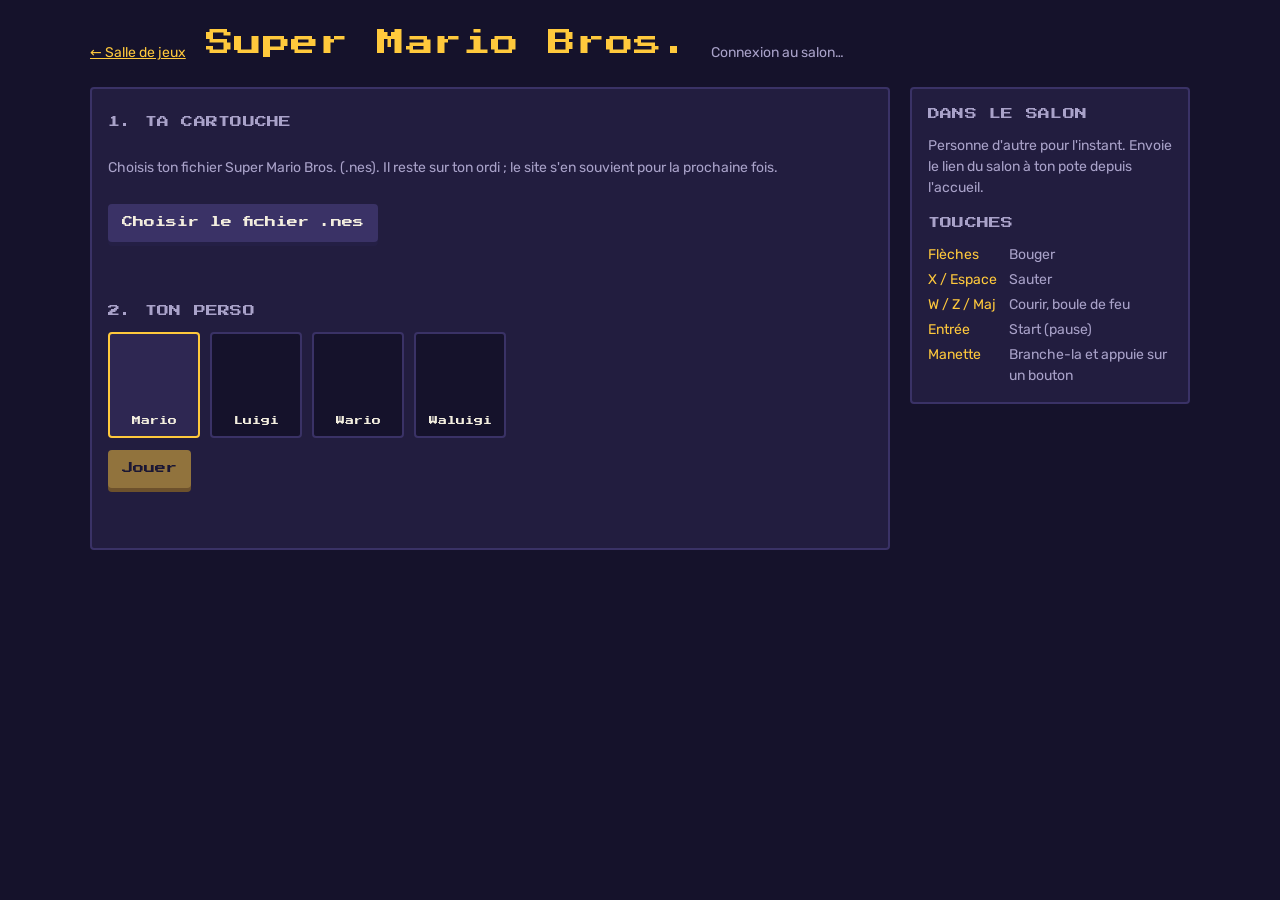
==== jeux/smb/index.html @ fda79c99 "La Salle de Jeux : accueil + Super Mario Bros. en ligne Coop fantôme via relais MQTT public, 4 perso" ====
<!doctype html>
<html lang="fr">
<head>
<meta charset="utf-8">
<meta name="viewport" content="width=device-width, initial-scale=1, viewport-fit=cover">
<title>Super Mario Bros. · La Salle de Jeux</title>
<link rel="preconnect" href="https://fonts.googleapis.com">
<link rel="stylesheet" href="https://fonts.googleapis.com/css2?family=Press+Start+2P&family=Rubik:wght@400;500&display=swap">
<link rel="stylesheet" href="../../commun/style.css">
<style>
  .entete { display: flex; flex-wrap: wrap; gap: 8px 20px; align-items: baseline; }
  .entete a { font-size: 14px; }
  .grille { display: grid; grid-template-columns: minmax(0, 1fr) 280px; gap: 20px; align-items: start; }
  @media (max-width: 820px) { .grille { grid-template-columns: minmax(0, 1fr); } }
  .ecran { width: 100%; aspect-ratio: 256 / 240; background: #000; border: 2px solid var(--bord); border-radius: 4px; }
  .ecran canvas { display: block; }
  #reglages { display: grid; gap: 12px; justify-items: start; }
  #reglages h2 { margin: 8px 0 0; }
  .persos { display: flex; flex-wrap: wrap; gap: 10px; }
  .persos button {
    display: grid; justify-items: center; gap: 6px; width: 92px; padding: 10px 6px 8px;
    background: var(--fond); color: var(--texte); border: 2px solid var(--bord); box-shadow: none; font-size: 9px;
  }
  .persos button[aria-pressed="true"] { border-color: var(--or); background: #2e2752; }
  .persos canvas { width: 32px; height: 64px; image-rendering: pixelated; }
  #potes { list-style: none; margin: 0 0 16px; padding: 0; display: grid; gap: 6px; font-size: 14px; }
  #potes li::before { content: "● "; color: var(--vert); }
  #potes li.vide::before { content: ""; }
  dl { display: grid; grid-template-columns: auto 1fr; gap: 4px 12px; margin: 0; font-size: 14px; }
  dt { color: var(--or); }
  dd { margin: 0; color: var(--doux); }
  #erreur { color: var(--cerise); }
</style>
</head>
<body>
<div class="page">
  <header class="entete">
    <a href="../../">← Salle de jeux</a>
    <h1>Super Mario Bros.</h1>
    <span class="doux" id="statut">Connexion au salon…</span>
  </header>

  <div class="grille">
    <div>
      <div id="ecran" class="ecran" hidden></div>
      <section id="reglages" class="panneau">
        <h2>1. Ta cartouche</h2>
        <p class="doux">Choisis ton fichier Super Mario Bros. (.nes). Il reste sur ton ordi ; le site s'en souvient pour la prochaine fois.</p>
        <button class="secondaire" id="choisir" type="button">Choisir le fichier .nes</button>
        <input type="file" id="fichier" accept=".nes" hidden>
        <p id="rom-info" class="doux" aria-live="polite"></p>
        <h2>2. Ton perso</h2>
        <div class="persos" id="persos" role="group" aria-label="Choix du perso"></div>
        <button id="jouer" type="button" disabled>Jouer</button>
        <p id="erreur" role="alert"></p>
      </section>
    </div>

    <aside class="panneau">
      <h2>Dans le salon</h2>
      <ul id="potes"></ul>
      <h2>Touches</h2>
      <dl>
        <dt>Flèches</dt><dd>Bouger</dd>
        <dt>X / Espace</dt><dd>Sauter</dd>
        <dt>W / Z / Maj</dt><dd>Courir, boule de feu</dd>
        <dt>Entrée</dt><dd>Start (pause)</dd>
        <dt>Manette</dt><dd>Branche-la et appuie sur un bouton</dd>
      </dl>
    </aside>
  </div>
</div>

<script src="../../vendor/jsnes.min.js"></script>
<script src="../../vendor/mqtt.min.js"></script>
<script type="module">
  import { PERSOS, lireRom, recolorer, passerEnPal, viesInfinies, lireEtat, cameraX, couleursDe, dessinerSprites, MARIO_DEBOUT } from "./jeu.js";
  import { rejoindre, salon } from "../../commun/salle.js";

  const $ = (id) => document.getElementById(id);
  const PALETTE = new jsnes.NES().ppu.palTable.curTable;
  const C = jsnes.Controller;
  const TOUCHES = {
    37: [1, C.BUTTON_LEFT], 38: [1, C.BUTTON_UP], 39: [1, C.BUTTON_RIGHT], 40: [1, C.BUTTON_DOWN],
    88: [1, C.BUTTON_A], 32: [1, C.BUTTON_A],
    87: [1, C.BUTTON_B], 90: [1, C.BUTTON_B], 16: [1, C.BUTTON_B],
    13: [1, C.BUTTON_START], 17: [1, C.BUTTON_SELECT],
  };

  const memoire = {
    lire(cle) { try { return localStorage.getItem(cle); } catch { return null; } },
    ecrire(cle, v) { try { localStorage.setItem(cle, v); } catch {} },
  };

  let rom = null;
  let perso = PERSOS[memoire.lire("smb-perso")] ? memoire.lire("smb-perso") : "mario";
  let nes = null;

  // --- La ROM, gardée dans le navigateur ---
  function prendreRom(octets, nom) {
    const r = lireRom(octets, nom);
    if (!r) {
      $("rom-info").textContent = "Ce fichier n'est pas Super Mario Bros. (NES). Essaie un autre .nes.";
      return false;
    }
    rom = r;
    $("rom-info").textContent = `✓ ${nom || "Super Mario Bros."} · version ${r.pal ? "européenne (50 Hz)" : "américaine (60 Hz)"}`;
    $("choisir").textContent = "Changer de fichier";
    $("jouer").disabled = false;
    afficherPersos();
    return true;
  }
  $("choisir").addEventListener("click", () => $("fichier").click());
  $("fichier").addEventListener("change", async () => {
    const f = $("fichier").files[0];
    if (!f) return;
    const octets = new Uint8Array(await f.arrayBuffer());
    if (prendreRom(octets, f.name)) {
      memoire.ecrire("smb-rom", btoa(String.fromCharCode(...octets)));
      memoire.ecrire("smb-rom-nom", f.name);
    }
  });
  try {
    const b64 = memoire.lire("smb-rom");
    if (b64) prendreRom(Uint8Array.from(atob(b64), (c) => c.charCodeAt(0)), memoire.lire("smb-rom-nom") || "");
  } catch {
    // ROM enregistrée abîmée : on redemandera le fichier
  }

  // --- Choix du perso ---
  function afficherPersos() {
    $("persos").replaceChildren(...Object.entries(PERSOS).map(([cle, p]) => {
      const bouton = document.createElement("button");
      bouton.type = "button";
      bouton.setAttribute("aria-pressed", cle === perso);
      const toile = document.createElement("canvas");
      toile.width = 16;
      toile.height = 32;
      if (rom) dessinerSprites(toile.getContext("2d"), rom.chr, couleursDe({ perso: cle }, PALETTE), MARIO_DEBOUT, 0);
      bouton.append(toile, p.nom);
      bouton.addEventListener("click", () => {
        perso = cle;
        memoire.ecrire("smb-perso", cle);
        afficherPersos();
      });
      return bouton;
    }));
  }
  afficherPersos();

  // --- En ligne ---
  const potes = new Map();
  const reseau = rejoindre("smb", (m) => potes.set(m.id, { ...m, vu: Date.now() }));

  function dessinerPotes(ctx, ram) {
    const ici = lireEtat(ram).zone;
    if (!ici || !rom) return;
    const camX = cameraX(ram);
    ctx.font = "8px monospace";
    ctx.textAlign = "center";
    ctx.lineWidth = 2;
    for (const p of potes.values()) {
      if (p.zone !== ici || !Array.isArray(p.spr) || !p.spr.length || Date.now() - p.vu > 3000) continue;
      dessinerSprites(ctx, rom.chr, couleursDe(p, PALETTE), p.spr, camX);
      const xs = p.spr.map((s) => (Array.isArray(s) ? s[0] | 0 : 0));
      const haut = Math.min(...p.spr.map((s) => (Array.isArray(s) ? s[1] | 0 : 0)));
      const x = (Math.min(...xs) + Math.max(...xs)) / 2 + 4 - camX;
      ctx.strokeStyle = "#000";
      ctx.fillStyle = "#fff";
      ctx.strokeText(String(p.pseudo).slice(0, 16), x, haut - 3);
      ctx.fillText(String(p.pseudo).slice(0, 16), x, haut - 3);
    }
  }

  setInterval(() => {
    const maintenant = Date.now();
    for (const [id, p] of potes) if (maintenant - p.vu > 5000) potes.delete(id);
    if (!nes) reseau.envoyer({ perso, zone: null });
    $("statut").textContent = reseau.connecte() ? `Salon « ${salon()} »` : "Connexion au salon…";
    const lignes = [...potes.values()].map((p) => {
      const li = document.createElement("li");
      const ou = typeof p.zone === "string" ? "Monde " + p.zone.split("-").slice(0, 2).join("-") : "dans les menus";
      li.textContent = `${String(p.pseudo).slice(0, 16)} · ${PERSOS[p.perso]?.nom ?? "?"} · ${ou}`;
      return li;
    });
    if (!lignes.length) {
      const li = document.createElement("li");
      li.className = "vide doux";
      li.textContent = "Personne d'autre pour l'instant. Envoie le lien du salon à ton pote depuis l'accueil.";
      lignes.push(li);
    }
    $("potes").replaceChildren(...lignes);
  }, 500);

  // --- Manette standard (Xbox / PlayStation) ---
  function suivreManette() {
    let avant = {};
    (function lire() {
      const pad = [...(navigator.getGamepads?.() ?? [])].find(Boolean);
      if (pad) {
        const b = (i) => !!pad.buttons[i]?.pressed;
        const etat = {
          [C.BUTTON_A]: b(0) || b(1), [C.BUTTON_B]: b(2) || b(3),
          [C.BUTTON_SELECT]: b(8), [C.BUTTON_START]: b(9),
          [C.BUTTON_UP]: b(12) || pad.axes[1] < -0.5, [C.BUTTON_DOWN]: b(13) || pad.axes[1] > 0.5,
          [C.BUTTON_LEFT]: b(14) || pad.axes[0] < -0.5, [C.BUTTON_RIGHT]: b(15) || pad.axes[0] > 0.5,
        };
        for (const k in etat) if (etat[k] !== !!avant[k]) (etat[k] ? nes.buttonDown : nes.buttonUp)(1, +k);
        avant = etat;
      }
      requestAnimationFrame(lire);
    })();
  }

  // --- Lancer la partie ---
  $("jouer").addEventListener("click", () => {
    $("reglages").hidden = true;
    $("ecran").hidden = false;
    const navigateur = new jsnes.Browser({
      container: $("ecran"),
      onError: (e) => {
        $("reglages").hidden = false;
        $("erreur").textContent = "L'émulateur a planté : " + e.message + ". Recharge la page pour relancer.";
      },
    });
    nes = navigateur.nes;
    navigateur.keyboard.keys = TOUCHES;
    nes.loadROM(recolorer(rom, perso));
    navigateur.start();
    // jsnes 2.1 fixe la fréquence du son (44,1 kHz) avant d'ouvrir la carte son : on la recale,
    // sinon il manque du son en permanence et jsnes accélère le jeu pour combler.
    const frequence = navigateur._speakers.audioCtx?.sampleRate;
    if (frequence) {
      nes.opts.sampleRate = nes.papu.sampleRate = frequence;
      nes.papu.sampleTimerMax = Math.floor((1024 * 1789772.5) / frequence);
    }
    const minuteur = navigateur._frameTimer;
    if (rom.pal) {
      passerEnPal(nes);
      minuteur.interval = 1000 / 50.007;
    }
    const ram = nes.cpu.mem;
    const ctx = navigateur._screen.context;
    const calculerImage = minuteur.onGenerateFrame;
    const afficherImage = minuteur.onWriteFrame;
    let n = 0;
    minuteur.onGenerateFrame = () => {
      calculerImage();
      viesInfinies(ram);
      if (++n % 2 === 0) reseau.envoyer({ perso, ...lireEtat(ram) });
    };
    minuteur.onWriteFrame = () => {
      afficherImage();
      dessinerPotes(ctx, ram);
    };
    addEventListener("resize", () => navigateur.fitInParent());
    suivreManette();
    window.nesDebug = { nes, ram, potes }; // pour tester depuis la console
  });
</script>
</body>
</html>
---- commun/style.css ----
/* Salle d'arcade de nuit : moquette indigo, néons cerise et or de pièce. Un seul thème, sombre, voulu. */
:root {
  --fond: #15122b;
  --panneau: #221d3f;
  --bord: #3a3266;
  --texte: #f3eedf;
  --doux: #a9a2c9;
  --cerise: #ff4f5e;
  --or: #ffc93c;
  --vert: #5ee08a;
  --pixel: "Press Start 2P", ui-monospace, monospace;
  --corps: "Rubik", system-ui, sans-serif;
  color-scheme: dark;
}
* { box-sizing: border-box; }
body {
  margin: 0;
  background: var(--fond);
  color: var(--texte);
  font: 16px/1.5 var(--corps);
  padding: 24px max(16px, env(safe-area-inset-right, 0px)) 48px max(16px, env(safe-area-inset-left, 0px));
}
.page { max-width: 1100px; margin: 0 auto; display: grid; gap: 24px; }
h1, h2, .pixel { font-family: var(--pixel); font-weight: 400; letter-spacing: 0.02em; text-wrap: balance; }
h1 { font-size: clamp(18px, 4vw, 28px); line-height: 1.4; margin: 0; color: var(--or); }
h2 { font-size: 12px; margin: 0 0 12px; color: var(--doux); text-transform: uppercase; }
a { color: var(--or); }
.panneau { background: var(--panneau); border: 2px solid var(--bord); border-radius: 4px; padding: 16px; }
label { display: grid; gap: 4px; font-size: 14px; color: var(--doux); }
input[type="text"] {
  font: inherit; color: var(--texte); background: var(--fond);
  border: 2px solid var(--bord); border-radius: 4px; padding: 8px 10px; width: 100%;
}
button, .bouton {
  font-family: var(--pixel); font-size: 11px; line-height: 1.6; cursor: pointer; text-decoration: none;
  color: var(--fond); background: var(--or); border: 0; border-radius: 4px;
  padding: 10px 14px; box-shadow: 0 4px 0 #b8861a; display: inline-block; text-align: center;
}
button:active, .bouton:active { transform: translateY(2px); box-shadow: 0 2px 0 #b8861a; }
button.secondaire { background: var(--bord); color: var(--texte); box-shadow: 0 4px 0 #241f45; }
button:disabled { opacity: 0.5; cursor: default; }
:focus-visible { outline: 3px solid var(--cerise); outline-offset: 2px; }
.doux { color: var(--doux); font-size: 14px; }
.ligne { display: flex; flex-wrap: wrap; gap: 8px; align-items: end; }
.ligne > label { flex: 1 1 180px; }
@media (prefers-reduced-motion: reduce) { * { transition: none !important; } }
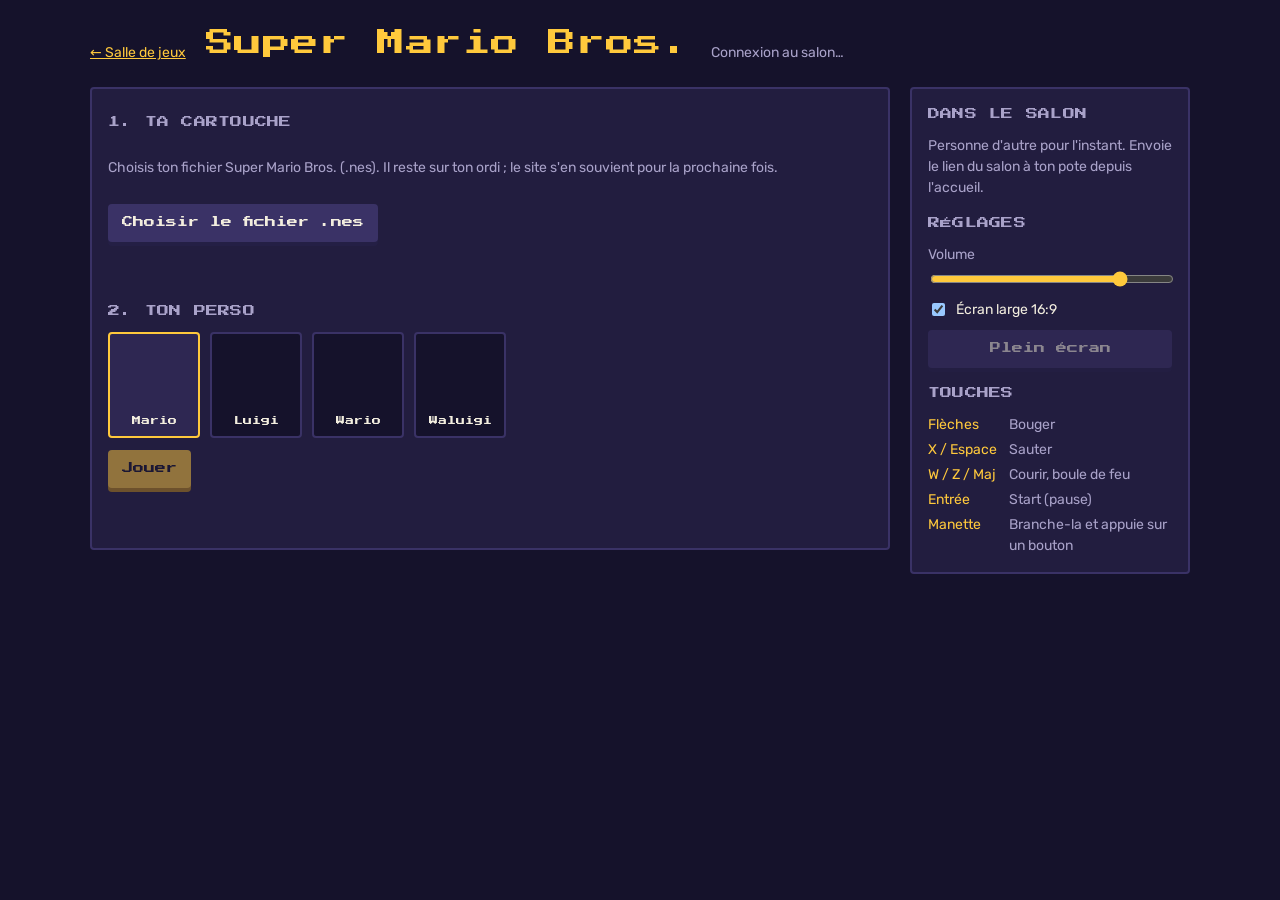
==== commit 3dcad2e2: "SMB : vitesse corrigée, fantôme fluide, écran 16:9 et volume - Le minuteur de jsnes 2.1 partait en a" ====
--- a/jeux/smb/index.html
+++ b/jeux/smb/index.html
@@ -13,7 +13,14 @@
   .grille { display: grid; grid-template-columns: minmax(0, 1fr) 280px; gap: 20px; align-items: start; }
   @media (max-width: 820px) { .grille { grid-template-columns: minmax(0, 1fr); } }
   .ecran { width: 100%; aspect-ratio: 256 / 240; background: #000; border: 2px solid var(--bord); border-radius: 4px; }
-  .ecran canvas { display: block; }
+  .ecran.large { aspect-ratio: 16 / 9; }
+  .ecran:fullscreen { aspect-ratio: auto; border: 0; border-radius: 0; }
+  /* jsnes donne une taille fixe au canvas : on le laisse remplir l'écran (étiré en 16:9, proportions d'origine sinon) */
+  .ecran canvas { display: block; width: 100% !important; height: 100% !important; object-fit: contain; }
+  .ecran.large canvas { object-fit: fill; }
+  .options { display: grid; gap: 10px; margin-bottom: 16px; }
+  .options label.case { display: flex; gap: 8px; align-items: center; color: var(--texte); }
+  .options input[type="range"] { width: 100%; accent-color: var(--or); }
   #reglages { display: grid; gap: 12px; justify-items: start; }
   #reglages h2 { margin: 8px 0 0; }
   .persos { display: flex; flex-wrap: wrap; gap: 10px; }
@@ -59,6 +66,12 @@
     <aside class="panneau">
       <h2>Dans le salon</h2>
       <ul id="potes"></ul>
+      <h2>Réglages</h2>
+      <div class="options">
+        <label>Volume <input type="range" id="volume" min="0" max="100"></label>
+        <label class="case"><input type="checkbox" id="large"> Écran large 16:9</label>
+        <button class="secondaire" id="plein-ecran" type="button" disabled>Plein écran</button>
+      </div>
       <h2>Touches</h2>
       <dl>
         <dt>Flèches</dt><dd>Bouger</dd>
@@ -150,6 +163,7 @@
 
   // --- En ligne ---
   const potes = new Map();
+  const lissage = new Map(); // id → position où le fantôme est affiché
   const reseau = rejoindre("smb", (m) => potes.set(m.id, { ...m, vu: Date.now() }));
 
   function dessinerPotes(ctx, ram) {
@@ -159,22 +173,39 @@
     ctx.font = "8px monospace";
     ctx.textAlign = "center";
     ctx.lineWidth = 2;
-    for (const p of potes.values()) {
+    for (const [id, p] of potes) {
       if (p.zone !== ici || !Array.isArray(p.spr) || !p.spr.length || Date.now() - p.vu > 3000) continue;
-      dessinerSprites(ctx, rom.chr, couleursDe(p, PALETTE), p.spr, camX);
       const xs = p.spr.map((s) => (Array.isArray(s) ? s[0] | 0 : 0));
-      const haut = Math.min(...p.spr.map((s) => (Array.isArray(s) ? s[1] | 0 : 0)));
-      const x = (Math.min(...xs) + Math.max(...xs)) / 2 + 4 - camX;
+      const ys = p.spr.map((s) => (Array.isArray(s) ? s[1] | 0 : 0));
+      const ancreX = Math.min(...xs);
+      const ancreY = Math.min(...ys);
+      // Les positions arrivent ~25 fois/s, parfois par paquets : le fantôme glisse vers la dernière
+      // au lieu de sauter (sauf grand écart : mort, tuyau…, où il s'y place directement).
+      let l = lissage.get(id);
+      if (!l || Math.abs(ancreX - l.x) > 48 || Math.abs(ancreY - l.y) > 48) lissage.set(id, (l = { x: ancreX, y: ancreY }));
+      else {
+        l.x += (ancreX - l.x) * 0.4;
+        l.y += (ancreY - l.y) * 0.4;
+      }
+      const dx = Math.round(l.x - ancreX);
+      const dy = Math.round(l.y - ancreY);
+      dessinerSprites(ctx, rom.chr, couleursDe(p, PALETTE), p.spr, camX - dx, dy);
+      const x = (ancreX + Math.max(...xs)) / 2 + 4 - camX + dx;
       ctx.strokeStyle = "#000";
       ctx.fillStyle = "#fff";
-      ctx.strokeText(String(p.pseudo).slice(0, 16), x, haut - 3);
-      ctx.fillText(String(p.pseudo).slice(0, 16), x, haut - 3);
+      ctx.strokeText(String(p.pseudo).slice(0, 16), x, ancreY + dy - 3);
+      ctx.fillText(String(p.pseudo).slice(0, 16), x, ancreY + dy - 3);
     }
   }
 
   setInterval(() => {
     const maintenant = Date.now();
-    for (const [id, p] of potes) if (maintenant - p.vu > 5000) potes.delete(id);
+    for (const [id, p] of potes) {
+      if (maintenant - p.vu > 5000) {
+        potes.delete(id);
+        lissage.delete(id);
+      }
+    }
     if (!nes) reseau.envoyer({ perso, zone: null });
     $("statut").textContent = reseau.connecte() ? `Salon « ${salon()} »` : "Connexion au salon…";
     const lignes = [...potes.values()].map((p) => {
@@ -211,6 +242,25 @@
       requestAnimationFrame(lire);
     })();
   }
+
+  // --- Réglages : volume et format d'écran ---
+  let volume = 0.64;
+  $("volume").value = Number(memoire.lire("volume") ?? 80);
+  $("large").checked = memoire.lire("smb-large") !== "non";
+  function appliquerReglages() {
+    volume = ($("volume").value / 100) ** 2; // au carré : l'oreille entend mieux la différence en bas du curseur
+    $("ecran").classList.toggle("large", $("large").checked);
+  }
+  $("volume").addEventListener("input", () => {
+    memoire.ecrire("volume", $("volume").value);
+    appliquerReglages();
+  });
+  $("large").addEventListener("change", () => {
+    memoire.ecrire("smb-large", $("large").checked ? "oui" : "non");
+    appliquerReglages();
+  });
+  $("plein-ecran").addEventListener("click", () => $("ecran").requestFullscreen?.().catch(() => {}));
+  appliquerReglages();
 
   // --- Lancer la partie ---
   $("jouer").addEventListener("click", () => {
@@ -239,6 +289,23 @@
       passerEnPal(nes);
       minuteur.interval = 1000 / 50.007;
     }
+    // Le minuteur de jsnes 2.1, une fois en avance (images ajoutées quand le son manque), calcule une image
+    // à chaque rafraîchissement de l'écran : le jeu tournait à 144 images/s sur un écran 144 Hz.
+    // Remplacé par une horloge qui ne calcule que les images dues.
+    minuteur.onAnimationFrame = (temps) => {
+      minuteur.requestAnimationFrame();
+      if (!minuteur.lastFrameTime || temps - minuteur.lastFrameTime > 250) minuteur.lastFrameTime = temps; // départ, onglet en pause
+      let dues = 0;
+      while (temps - minuteur.lastFrameTime >= minuteur.interval && dues++ < 4) minuteur.generateFrame();
+      if (dues) minuteur.onWriteFrame();
+    };
+    // son en manque : une image d'avance au plus (generateFrame avance aussi l'horloge, donc rien n'accélère)
+    navigateur._speakers.onBufferUnderrun = () => {
+      if (minuteur.lastFrameTime < performance.now()) minuteur.generateFrame();
+    };
+    const sortieSon = nes.opts.onAudioSample;
+    nes.opts.onAudioSample = (g, d) => sortieSon(g * volume, d * volume);
+    $("plein-ecran").disabled = false;
     const ram = nes.cpu.mem;
     const ctx = navigateur._screen.context;
     const calculerImage = minuteur.onGenerateFrame;
@@ -253,9 +320,8 @@
       afficherImage();
       dessinerPotes(ctx, ram);
     };
-    addEventListener("resize", () => navigateur.fitInParent());
     suivreManette();
-    window.nesDebug = { nes, ram, potes }; // pour tester depuis la console
+    window.nesDebug = { nes, ram, potes, navigateur }; // pour tester depuis la console
   });
 </script>
 </body>
--- a/commun/style.css
+++ b/commun/style.css
@@ -13,6 +13,7 @@
   color-scheme: dark;
 }
 * { box-sizing: border-box; }
+[hidden] { display: none !important; }
 body {
   margin: 0;
   background: var(--fond);
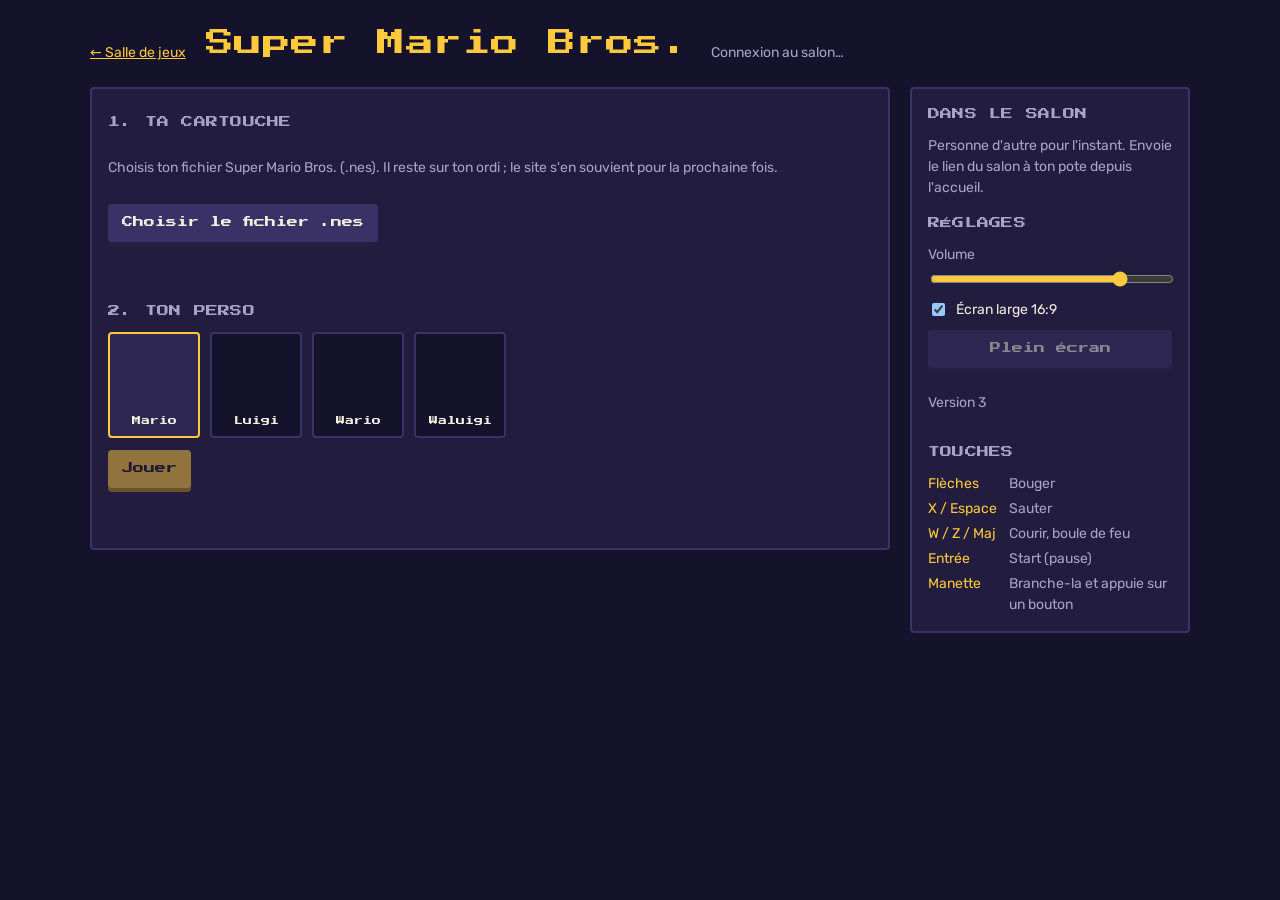
==== commit 28408843: "SMB v3 : compteur de vitesse, versions anti-cache, horloge unique - Compteur « Version 3 · N images/" ====
--- a/jeux/smb/index.html
+++ b/jeux/smb/index.html
@@ -6,7 +6,7 @@
 <title>Super Mario Bros. · La Salle de Jeux</title>
 <link rel="preconnect" href="https://fonts.googleapis.com">
 <link rel="stylesheet" href="https://fonts.googleapis.com/css2?family=Press+Start+2P&family=Rubik:wght@400;500&display=swap">
-<link rel="stylesheet" href="../../commun/style.css">
+<link rel="stylesheet" href="../../commun/style.css?v=3">
 <style>
   .entete { display: flex; flex-wrap: wrap; gap: 8px 20px; align-items: baseline; }
   .entete a { font-size: 14px; }
@@ -71,6 +71,7 @@
         <label>Volume <input type="range" id="volume" min="0" max="100"></label>
         <label class="case"><input type="checkbox" id="large"> Écran large 16:9</label>
         <button class="secondaire" id="plein-ecran" type="button" disabled>Plein écran</button>
+        <p class="doux" id="vitesse">Version 3</p>
       </div>
       <h2>Touches</h2>
       <dl>
@@ -87,8 +88,9 @@
 <script src="../../vendor/jsnes.min.js"></script>
 <script src="../../vendor/mqtt.min.js"></script>
 <script type="module">
-  import { PERSOS, lireRom, recolorer, passerEnPal, viesInfinies, lireEtat, cameraX, couleursDe, dessinerSprites, MARIO_DEBOUT } from "./jeu.js";
-  import { rejoindre, salon } from "../../commun/salle.js";
+  // ?v= : GitHub Pages laisse les fichiers 10 min en cache ; changer le numéro force le rechargement après une mise à jour
+  import { PERSOS, lireRom, recolorer, passerEnPal, viesInfinies, lireEtat, cameraX, couleursDe, dessinerSprites, MARIO_DEBOUT } from "./jeu.js?v=3";
+  import { rejoindre, salon } from "../../commun/salle.js?v=3";
 
   const $ = (id) => document.getElementById(id);
   const PALETTE = new jsnes.NES().ppu.palTable.curTable;
@@ -198,6 +200,14 @@
     }
   }
 
+  // Compteur de vitesse visible : pour vérifier d'un coup d'œil que le jeu ne s'emballe pas
+  const VERSION = 3;
+  let images = 0;
+  setInterval(() => {
+    if (nes) $("vitesse").textContent = `Version ${VERSION} · ${images} images/s (normal : ${rom.pal ? 50 : 60})`;
+    images = 0;
+  }, 1000);
+
   setInterval(() => {
     const maintenant = Date.now();
     for (const [id, p] of potes) {
@@ -292,8 +302,9 @@
     // Le minuteur de jsnes 2.1, une fois en avance (images ajoutées quand le son manque), calcule une image
     // à chaque rafraîchissement de l'écran : le jeu tournait à 144 images/s sur un écran 144 Hz.
     // Remplacé par une horloge qui ne calcule que les images dues.
-    minuteur.onAnimationFrame = (temps) => {
+    minuteur.onAnimationFrame = () => {
       minuteur.requestAnimationFrame();
+      const temps = performance.now(); // même horloge que la garde du son ci-dessous, sur tous les navigateurs
       if (!minuteur.lastFrameTime || temps - minuteur.lastFrameTime > 250) minuteur.lastFrameTime = temps; // départ, onglet en pause
       let dues = 0;
       while (temps - minuteur.lastFrameTime >= minuteur.interval && dues++ < 4) minuteur.generateFrame();
@@ -313,6 +324,7 @@
     let n = 0;
     minuteur.onGenerateFrame = () => {
       calculerImage();
+      images++;
       viesInfinies(ram);
       if (++n % 2 === 0) reseau.envoyer({ perso, ...lireEtat(ram) });
     };
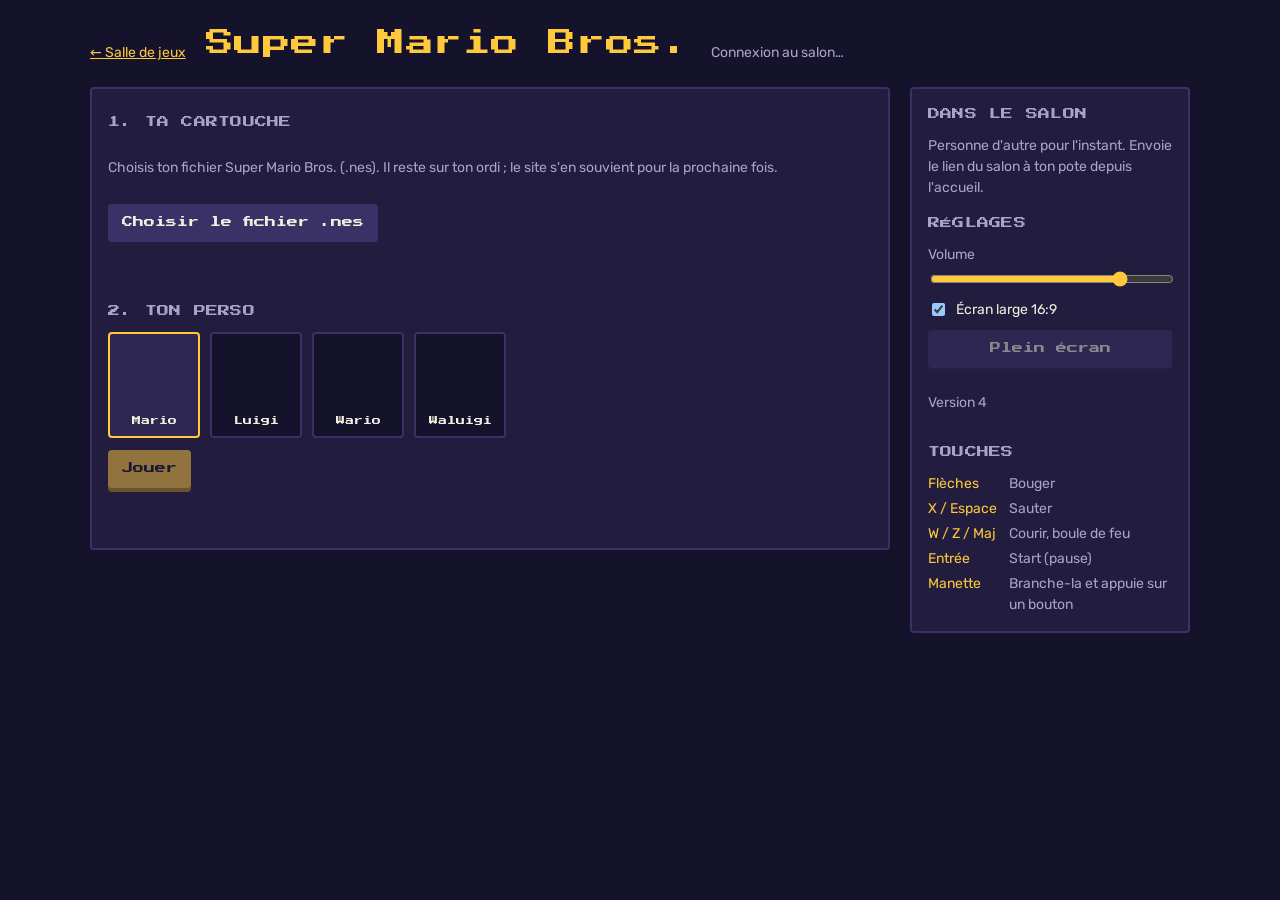
==== commit 0f8f3518: "SMB v4 : le TIME compte en secondes réelles Sur NES le TIME perd 1 unité toutes les 0,4 s. On patche" ====
--- a/jeux/smb/index.html
+++ b/jeux/smb/index.html
@@ -6,7 +6,7 @@
 <title>Super Mario Bros. · La Salle de Jeux</title>
 <link rel="preconnect" href="https://fonts.googleapis.com">
 <link rel="stylesheet" href="https://fonts.googleapis.com/css2?family=Press+Start+2P&family=Rubik:wght@400;500&display=swap">
-<link rel="stylesheet" href="../../commun/style.css?v=3">
+<link rel="stylesheet" href="../../commun/style.css?v=4">
 <style>
   .entete { display: flex; flex-wrap: wrap; gap: 8px 20px; align-items: baseline; }
   .entete a { font-size: 14px; }
@@ -71,7 +71,7 @@
         <label>Volume <input type="range" id="volume" min="0" max="100"></label>
         <label class="case"><input type="checkbox" id="large"> Écran large 16:9</label>
         <button class="secondaire" id="plein-ecran" type="button" disabled>Plein écran</button>
-        <p class="doux" id="vitesse">Version 3</p>
+        <p class="doux" id="vitesse">Version 4</p>
       </div>
       <h2>Touches</h2>
       <dl>
@@ -89,8 +89,8 @@
 <script src="../../vendor/mqtt.min.js"></script>
 <script type="module">
   // ?v= : GitHub Pages laisse les fichiers 10 min en cache ; changer le numéro force le rechargement après une mise à jour
-  import { PERSOS, lireRom, recolorer, passerEnPal, viesInfinies, lireEtat, cameraX, couleursDe, dessinerSprites, MARIO_DEBOUT } from "./jeu.js?v=3";
-  import { rejoindre, salon } from "../../commun/salle.js?v=3";
+  import { PERSOS, lireRom, recolorer, tempsEnSecondes, passerEnPal, viesInfinies, lireEtat, cameraX, couleursDe, dessinerSprites, MARIO_DEBOUT } from "./jeu.js?v=4";
+  import { rejoindre, salon } from "../../commun/salle.js?v=4";
 
   const $ = (id) => document.getElementById(id);
   const PALETTE = new jsnes.NES().ppu.palTable.curTable;
@@ -201,7 +201,7 @@
   }
 
   // Compteur de vitesse visible : pour vérifier d'un coup d'œil que le jeu ne s'emballe pas
-  const VERSION = 3;
+  const VERSION = 4;
   let images = 0;
   setInterval(() => {
     if (nes) $("vitesse").textContent = `Version ${VERSION} · ${images} images/s (normal : ${rom.pal ? 50 : 60})`;
@@ -285,7 +285,7 @@
     });
     nes = navigateur.nes;
     navigateur.keyboard.keys = TOUCHES;
-    nes.loadROM(recolorer(rom, perso));
+    nes.loadROM(tempsEnSecondes(recolorer(rom, perso), rom.pal));
     navigateur.start();
     // jsnes 2.1 fixe la fréquence du son (44,1 kHz) avant d'ouvrir la carte son : on la recale,
     // sinon il manque du son en permanence et jsnes accélère le jeu pour combler.
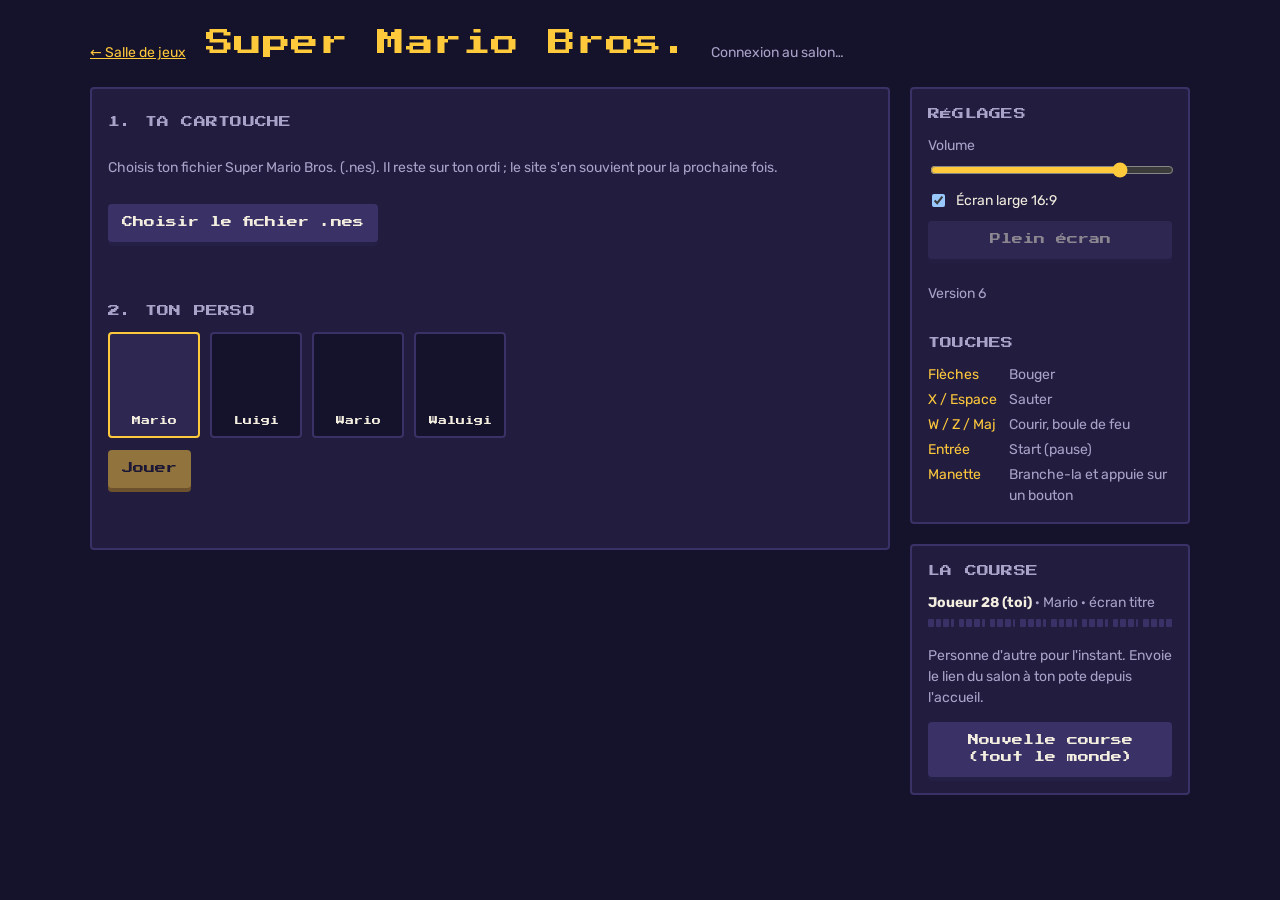
==== commit 24307133: "SMB v6 : pote fluide, panneau de course, reset pour tout le salon - Le relais public jette tout au-d" ====
--- a/jeux/smb/index.html
+++ b/jeux/smb/index.html
@@ -6,7 +6,7 @@
 <title>Super Mario Bros. · La Salle de Jeux</title>
 <link rel="preconnect" href="https://fonts.googleapis.com">
 <link rel="stylesheet" href="https://fonts.googleapis.com/css2?family=Press+Start+2P&family=Rubik:wght@400;500&display=swap">
-<link rel="stylesheet" href="../../commun/style.css?v=4">
+<link rel="stylesheet" href="../../commun/style.css?v=6">
 <style>
   .entete { display: flex; flex-wrap: wrap; gap: 8px 20px; align-items: baseline; }
   .entete a { font-size: 14px; }
@@ -30,9 +30,16 @@
   }
   .persos button[aria-pressed="true"] { border-color: var(--or); background: #2e2752; }
   .persos canvas { width: 32px; height: 64px; image-rendering: pixelated; }
-  #potes { list-style: none; margin: 0 0 16px; padding: 0; display: grid; gap: 6px; font-size: 14px; }
-  #potes li::before { content: "● "; color: var(--vert); }
-  #potes li.vide::before { content: ""; }
+  .colonne { display: grid; gap: 20px; align-content: start; }
+  #joueurs { list-style: none; margin: 0 0 12px; padding: 0; display: grid; gap: 14px; font-size: 14px; }
+  /* 32 cases = les 32 niveaux, regroupées par monde */
+  .piste { display: grid; grid-template-columns: repeat(32, 1fr); gap: 2px; margin: 6px 0 4px; }
+  .piste i { height: 8px; background: var(--bord); border-radius: 1px; }
+  .piste i:nth-child(4n):not(:last-child) { margin-right: 3px; }
+  .piste .fait { background: var(--c); }
+  .piste .ici { background: var(--c); box-shadow: 0 0 0 2px var(--or); }
+  .fini { color: var(--or); font-weight: 500; }
+  #info-course:empty { display: none; }
   dl { display: grid; grid-template-columns: auto 1fr; gap: 4px 12px; margin: 0; font-size: 14px; }
   dt { color: var(--or); }
   dd { margin: 0; color: var(--doux); }
@@ -63,15 +70,14 @@
       </section>
     </div>
 
+    <div class="colonne">
     <aside class="panneau">
-      <h2>Dans le salon</h2>
-      <ul id="potes"></ul>
       <h2>Réglages</h2>
       <div class="options">
         <label>Volume <input type="range" id="volume" min="0" max="100"></label>
         <label class="case"><input type="checkbox" id="large"> Écran large 16:9</label>
         <button class="secondaire" id="plein-ecran" type="button" disabled>Plein écran</button>
-        <p class="doux" id="vitesse">Version 4</p>
+        <p class="doux" id="vitesse">Version 6</p>
       </div>
       <h2>Touches</h2>
       <dl>
@@ -82,6 +88,14 @@
         <dt>Manette</dt><dd>Branche-la et appuie sur un bouton</dd>
       </dl>
     </aside>
+    <section class="panneau" aria-labelledby="t-course">
+      <h2 id="t-course">La course</h2>
+      <ul id="joueurs"></ul>
+      <p class="doux" id="seul">Personne d'autre pour l'instant. Envoie le lien du salon à ton pote depuis l'accueil.</p>
+      <p class="doux" id="info-course" aria-live="polite"></p>
+      <button class="secondaire" id="reset" type="button">Nouvelle course (tout le monde)</button>
+    </section>
+    </div>
   </div>
 </div>
 
@@ -89,8 +103,8 @@
 <script src="../../vendor/mqtt.min.js"></script>
 <script type="module">
   // ?v= : GitHub Pages laisse les fichiers 10 min en cache ; changer le numéro force le rechargement après une mise à jour
-  import { PERSOS, lireRom, recolorer, tempsEnSecondes, passerEnPal, viesInfinies, lireEtat, cameraX, couleursDe, dessinerSprites, MARIO_DEBOUT } from "./jeu.js?v=4";
-  import { rejoindre, salon } from "../../commun/salle.js?v=4";
+  import { PERSOS, lireRom, recolorer, tempsEnSecondes, passerEnPal, viesInfinies, lireEtat, cameraX, couleursDe, dessinerSprites, MARIO_DEBOUT } from "./jeu.js?v=6";
+  import { rejoindre, salon, pseudo } from "../../commun/salle.js?v=6";
 
   const $ = (id) => document.getElementById(id);
   const PALETTE = new jsnes.NES().ppu.palTable.curTable;
@@ -163,45 +177,176 @@
   }
   afficherPersos();
 
-  // --- En ligne ---
-  const potes = new Map();
-  const lissage = new Map(); // id → position où le fantôme est affiché
-  const reseau = rejoindre("smb", (m) => potes.set(m.id, { ...m, vu: Date.now() }));
-
-  function dessinerPotes(ctx, ram) {
+  let ram = null; // mémoire de la NES (change à chaque rechargement de la ROM)
+
+  // --- La course : chrono et morts, du Start sur l'écran titre jusqu'à la hache du château 8-4 ---
+  const nouvelleCourse = () => ({ enCours: false, images: 0, morts: 0, fini: null, vies: 0, modeAvant: 0 });
+  let course = nouvelleCourse();
+  const ips = () => (rom?.pal ? 50.007 : 60.098);
+  function suivreCourse() {
+    const mode = ram[0x770]; // 0 écran titre, 1 en jeu, 2 victoire (hache touchée)
+    // départ = Start sur l'écran titre (0 → 1) ; au démarrage de la console, la mémoire vaut n'importe quoi
+    if (mode === 1 && course.modeAvant === 0 && course.fini === null) Object.assign(course, { enCours: true, images: 0, morts: 0 });
+    if (course.enCours && course.fini === null) {
+      course.images++;
+      if (mode === 1 && course.modeAvant === 1 && ram[0x75a] === course.vies - 1) course.morts++;
+      if (mode === 2 && ram[0x75f] === 7) course.fini = course.images / ips(); // hache du monde 8 = fin du jeu
+    }
+    course.modeAvant = mode;
+    viesInfinies(ram);
+    course.vies = ram[0x75a];
+  }
+  function infosCourse() {
+    const enJeu = nes && (ram[0x770] === 1 || ram[0x770] === 2);
+    return {
+      niveau: enJeu ? Math.min(31, ram[0x75f] * 4 + ram[0x75c]) : null,
+      morts: course.morts,
+      chrono: course.enCours ? Math.round(course.images / ips()) : null,
+      fini: course.fini === null ? null : Math.round(course.fini),
+    };
+  }
+
+  // --- En ligne : le perso des potes ---
+  // Interpolation à tampon (« snapshot interpolation ») : chaque pote est affiché avec un petit retard
+  // constant, ajusté à la gigue du réseau, et on glisse entre ses images reçues. Le pote envoie
+  // toutes ses images (7 par message) : animation complète, sans à-coups.
+  const potes = new Map(); // id → infos du pote + tampon de ses images
+  // heure de l'image affichée : l'horloge du jeu (pile 20 ms par image) une fois lancé, pour un pas régulier
+  let horloge = () => performance.now();
+  const entier = (v, max) => (Number.isInteger(v) && v >= 0 && v <= max ? v : null);
+  function recevoirMessage(m) {
+    if (m.reset === true) return recommencer(String(m.pseudo).slice(0, 16));
+    const p = potes.get(m.id) ?? { tampon: [], gigue: 0 };
+    Object.assign(p, {
+      pseudo: String(m.pseudo).slice(0, 16),
+      perso: m.perso,
+      vu: Date.now(),
+      niveau: entier(m.niveau, 31),
+      morts: entier(m.morts, 1e5) ?? 0,
+      chrono: entier(m.chrono, 1e7),
+      fini: entier(m.fini, 1e7),
+    });
+    if (Array.isArray(m.etats)) recevoirEtats(p, m.etats.slice(0, 12));
+    potes.set(m.id, p);
+  }
+  const reseau = rejoindre("smb", recevoirMessage);
+
+  function recevoirEtats(p, etats) {
+    for (const e of etats) {
+      const dernier = p.tampon.at(-1);
+      if (e && Number.isFinite(e.t) && (!dernier || e.t > dernier.t)) p.tampon.push(e);
+    }
+    if (p.tampon.length > 100) p.tampon.splice(0, p.tampon.length - 100);
+    const dernier = p.tampon.at(-1);
+    if (!dernier) return;
+    const ecart = performance.now() - dernier.t; // notre horloge moins l'horloge de jeu du pote
+    if (p.decalage === undefined || ecart < p.decalage || ecart - p.decalage > 1000) p.decalage = ecart; // 1er message, ou pote revenu d'une pause
+    else p.decalage += 0.05; // suit lentement un réseau devenu plus lent
+    p.gigue = Math.max(ecart - p.decalage, p.gigue * 0.995);
+  }
+
+  function ancre(e) {
+    if (!Array.isArray(e?.spr) || !e.spr.length) return null;
+    const spr = e.spr.slice(0, 8);
+    const xs = spr.map((s) => (Array.isArray(s) ? s[0] | 0 : 0));
+    const ys = spr.map((s) => (Array.isArray(s) ? s[1] | 0 : 0));
+    return { x: Math.min(...xs), xMax: Math.max(...xs), y: Math.min(...ys) };
+  }
+
+  function etatAffiche(p) {
+    const tampon = p.tampon;
+    if (!tampon.length) return null;
+    // retard d'affichage : la gigue mesurée + de quoi tenir jusqu'au message suivant (~140 ms d'images par message)
+    // pour avoir toujours l'image suivante en réserve ; il varie en douceur
+    const voulu = Math.min(600, p.gigue + 180);
+    p.retard = (p.retard ?? voulu) + Math.max(-0.2, Math.min(2, voulu - (p.retard ?? voulu)));
+    const cible = horloge() - p.decalage - p.retard;
+    while (tampon.length > 2 && tampon[1].t <= cible) tampon.shift();
+    const [a, b] = tampon;
+    if (!b || cible <= a.t) return { etat: a, dx: 0, dy: 0 };
+    const f = Math.min(1, (cible - a.t) / (b.t - a.t));
+    const etat = f < 0.5 ? a : b;
+    const pa = ancre(a);
+    const pb = ancre(b);
+    const pe = ancre(etat);
+    // grand écart (mort, tuyau…) : pas de glissade, on se place directement
+    if (!pa || !pb || !pe || Math.abs(pb.x - pa.x) > 48 || Math.abs(pb.y - pa.y) > 48) return { etat, dx: 0, dy: 0 };
+    return { etat, dx: Math.round(pa.x + (pb.x - pa.x) * f - pe.x), dy: Math.round(pa.y + (pb.y - pa.y) * f - pe.y) };
+  }
+
+  function dessinerPotes(ctx) {
     const ici = lireEtat(ram).zone;
-    if (!ici || !rom) return;
+    if (!ici) return;
     const camX = cameraX(ram);
     ctx.font = "8px monospace";
     ctx.textAlign = "center";
     ctx.lineWidth = 2;
-    for (const [id, p] of potes) {
-      if (p.zone !== ici || !Array.isArray(p.spr) || !p.spr.length || Date.now() - p.vu > 3000) continue;
-      const xs = p.spr.map((s) => (Array.isArray(s) ? s[0] | 0 : 0));
-      const ys = p.spr.map((s) => (Array.isArray(s) ? s[1] | 0 : 0));
-      const ancreX = Math.min(...xs);
-      const ancreY = Math.min(...ys);
-      // Les positions arrivent ~25 fois/s, parfois par paquets : le fantôme glisse vers la dernière
-      // au lieu de sauter (sauf grand écart : mort, tuyau…, où il s'y place directement).
-      let l = lissage.get(id);
-      if (!l || Math.abs(ancreX - l.x) > 48 || Math.abs(ancreY - l.y) > 48) lissage.set(id, (l = { x: ancreX, y: ancreY }));
-      else {
-        l.x += (ancreX - l.x) * 0.4;
-        l.y += (ancreY - l.y) * 0.4;
-      }
-      const dx = Math.round(l.x - ancreX);
-      const dy = Math.round(l.y - ancreY);
-      dessinerSprites(ctx, rom.chr, couleursDe(p, PALETTE), p.spr, camX - dx, dy);
-      const x = (ancreX + Math.max(...xs)) / 2 + 4 - camX + dx;
-      ctx.strokeStyle = "#000";
+    ctx.strokeStyle = "#000";
+    for (const p of potes.values()) {
+      if (Date.now() - p.vu > 3000) continue;
+      const vue = etatAffiche(p);
+      const a = vue && vue.etat.zone === ici && ancre(vue.etat);
+      if (!a) continue;
+      dessinerSprites(ctx, rom.chr, couleursDe({ perso: p.perso, feu: vue.etat.feu }, PALETTE), vue.etat.spr, camX - vue.dx, vue.dy);
+      const x = (a.x + a.xMax) / 2 + 4 - camX + vue.dx;
       ctx.fillStyle = "#fff";
-      ctx.strokeText(String(p.pseudo).slice(0, 16), x, ancreY + dy - 3);
-      ctx.fillText(String(p.pseudo).slice(0, 16), x, ancreY + dy - 3);
-    }
+      ctx.strokeText(p.pseudo, x, a.y + vue.dy - 3);
+      ctx.fillText(p.pseudo, x, a.y + vue.dy - 3);
+    }
+  }
+
+  // --- Nouvelle course pour tout le salon ---
+  function chargerRom() {
+    nes.loadROM(tempsEnSecondes(recolorer(rom, perso), rom.pal));
+    if (rom.pal) passerEnPal(nes);
+    ram = nes.cpu.mem;
+  }
+  function recommencer(par) {
+    course = nouvelleCourse();
+    if (nes) chargerRom();
+    $("info-course").textContent = `Nouvelle course lancée par ${par}.`;
+  }
+  $("reset").addEventListener("click", () => {
+    if (!confirm("Relancer une nouvelle course pour tout le salon ? Tout le monde repart de l'écran titre, chronos et morts à zéro.")) return;
+    reseau.envoyer({ reset: true }, true);
+    recommencer("toi");
+  });
+
+  // --- Panneau de la course ---
+  const duree = (s) => {
+    const h = Math.floor(s / 3600);
+    const min = Math.floor(s / 60) % 60;
+    const sec = String(s % 60).padStart(2, "0");
+    return h ? `${h}:${String(min).padStart(2, "0")}:${sec}` : `${min}:${sec}`;
+  };
+  function ligneJoueur(j) {
+    const li = document.createElement("li");
+    const nom = document.createElement("strong");
+    nom.textContent = j.pseudo + (j.moi ? " (toi)" : "");
+    const ou = document.createElement("span");
+    ou.className = "doux";
+    const niveau = j.niveau === null ? "écran titre" : `monde ${(j.niveau >> 2) + 1}-${(j.niveau & 3) + 1}`;
+    ou.textContent = ` · ${PERSOS[j.perso]?.nom ?? "?"} · ${j.fini !== null ? "terminé !" : niveau}`;
+    const piste = document.createElement("div");
+    piste.className = "piste";
+    piste.setAttribute("role", "img");
+    piste.setAttribute("aria-label", `Progression : ${niveau}`);
+    piste.style.setProperty("--c", couleursDe({ perso: j.perso }, PALETTE)[0]);
+    for (let i = 0; i < 32; i++) {
+      const c = piste.appendChild(document.createElement("i"));
+      if (j.fini !== null || (j.niveau !== null && i < j.niveau)) c.className = "fait";
+      else if (i === j.niveau) c.className = "ici";
+    }
+    const stats = document.createElement("div");
+    const morts = `${j.morts} mort${j.morts > 1 ? "s" : ""}`;
+    stats.className = j.fini !== null ? "fini" : "doux";
+    stats.textContent = j.fini !== null ? `Terminé en ${duree(j.fini)} · ${morts}` : j.chrono !== null ? `${duree(j.chrono)} · ${morts}` : "";
+    li.append(nom, ou, piste, stats);
+    return li;
   }
 
   // Compteur de vitesse visible : pour vérifier d'un coup d'œil que le jeu ne s'emballe pas
-  const VERSION = 4;
+  const VERSION = 6;
   let images = 0;
   setInterval(() => {
     if (nes) $("vitesse").textContent = `Version ${VERSION} · ${images} images/s (normal : ${rom.pal ? 50 : 60})`;
@@ -209,28 +354,12 @@
   }, 1000);
 
   setInterval(() => {
-    const maintenant = Date.now();
-    for (const [id, p] of potes) {
-      if (maintenant - p.vu > 5000) {
-        potes.delete(id);
-        lissage.delete(id);
-      }
-    }
-    if (!nes) reseau.envoyer({ perso, zone: null });
+    for (const [id, p] of potes) if (Date.now() - p.vu > 5000) potes.delete(id);
+    if (!nes) reseau.envoyer({ perso, ...infosCourse() });
     $("statut").textContent = reseau.connecte() ? `Salon « ${salon()} »` : "Connexion au salon…";
-    const lignes = [...potes.values()].map((p) => {
-      const li = document.createElement("li");
-      const ou = typeof p.zone === "string" ? "Monde " + p.zone.split("-").slice(0, 2).join("-") : "dans les menus";
-      li.textContent = `${String(p.pseudo).slice(0, 16)} · ${PERSOS[p.perso]?.nom ?? "?"} · ${ou}`;
-      return li;
-    });
-    if (!lignes.length) {
-      const li = document.createElement("li");
-      li.className = "vide doux";
-      li.textContent = "Personne d'autre pour l'instant. Envoie le lien du salon à ton pote depuis l'accueil.";
-      lignes.push(li);
-    }
-    $("potes").replaceChildren(...lignes);
+    const joueurs = [{ pseudo: pseudo(), perso, moi: true, ...infosCourse() }, ...potes.values()];
+    $("joueurs").replaceChildren(...joueurs.map(ligneJoueur));
+    $("seul").hidden = potes.size > 0;
   }, 500);
 
   // --- Manette standard (Xbox / PlayStation) ---
@@ -285,20 +414,14 @@
     });
     nes = navigateur.nes;
     navigateur.keyboard.keys = TOUCHES;
-    nes.loadROM(tempsEnSecondes(recolorer(rom, perso), rom.pal));
+    // start() ouvre la carte son ; la première image ne sera calculée qu'au prochain rafraîchissement, après chargerRom().
     navigateur.start();
-    // jsnes 2.1 fixe la fréquence du son (44,1 kHz) avant d'ouvrir la carte son : on la recale,
-    // sinon il manque du son en permanence et jsnes accélère le jeu pour combler.
-    const frequence = navigateur._speakers.audioCtx?.sampleRate;
-    if (frequence) {
-      nes.opts.sampleRate = nes.papu.sampleRate = frequence;
-      nes.papu.sampleTimerMax = Math.floor((1024 * 1789772.5) / frequence);
-    }
+    // jsnes 2.1 fixe la fréquence du son (44,1 kHz) avant d'ouvrir la carte son : on la recale avant de charger la ROM.
+    nes.opts.sampleRate = navigateur._speakers.audioCtx?.sampleRate ?? nes.opts.sampleRate;
+    chargerRom();
     const minuteur = navigateur._frameTimer;
-    if (rom.pal) {
-      passerEnPal(nes);
-      minuteur.interval = 1000 / 50.007;
-    }
+    if (rom.pal) minuteur.interval = 1000 / 50.007;
+    horloge = () => minuteur.lastFrameTime || performance.now();
     // Le minuteur de jsnes 2.1, une fois en avance (images ajoutées quand le son manque), calcule une image
     // à chaque rafraîchissement de l'écran : le jeu tournait à 144 images/s sur un écran 144 Hz.
     // Remplacé par une horloge qui ne calcule que les images dues.
@@ -317,23 +440,30 @@
     const sortieSon = nes.opts.onAudioSample;
     nes.opts.onAudioSample = (g, d) => sortieSon(g * volume, d * volume);
     $("plein-ecran").disabled = false;
-    const ram = nes.cpu.mem;
     const ctx = navigateur._screen.context;
     const calculerImage = minuteur.onGenerateFrame;
     const afficherImage = minuteur.onWriteFrame;
     let n = 0;
+    let lot = [];
+    const parMessage = Math.ceil(1000 / minuteur.interval / 8); // le relais n'accepte que 10 messages/s : on en vise 8 au plus
     minuteur.onGenerateFrame = () => {
       calculerImage();
       images++;
-      viesInfinies(ram);
-      if (++n % 2 === 0) reseau.envoyer({ perso, ...lireEtat(ram) });
+      suivreCourse();
+      const etat = lireEtat(ram);
+      etat.t = Math.round(++n * minuteur.interval); // horloge de jeu : régulière même quand les images sont calculées par paquets
+      lot.push(etat);
+      if (lot.length >= parMessage) {
+        reseau.envoyer({ perso, etats: lot, ...infosCourse() });
+        lot = [];
+      }
     };
     minuteur.onWriteFrame = () => {
       afficherImage();
-      dessinerPotes(ctx, ram);
+      dessinerPotes(ctx);
     };
     suivreManette();
-    window.nesDebug = { nes, ram, potes, navigateur }; // pour tester depuis la console
+    window.nesDebug = { nes, potes, navigateur, recevoirMessage, get ram() { return ram; }, get course() { return course; } }; // pour tester depuis la console
   });
 </script>
 </body>
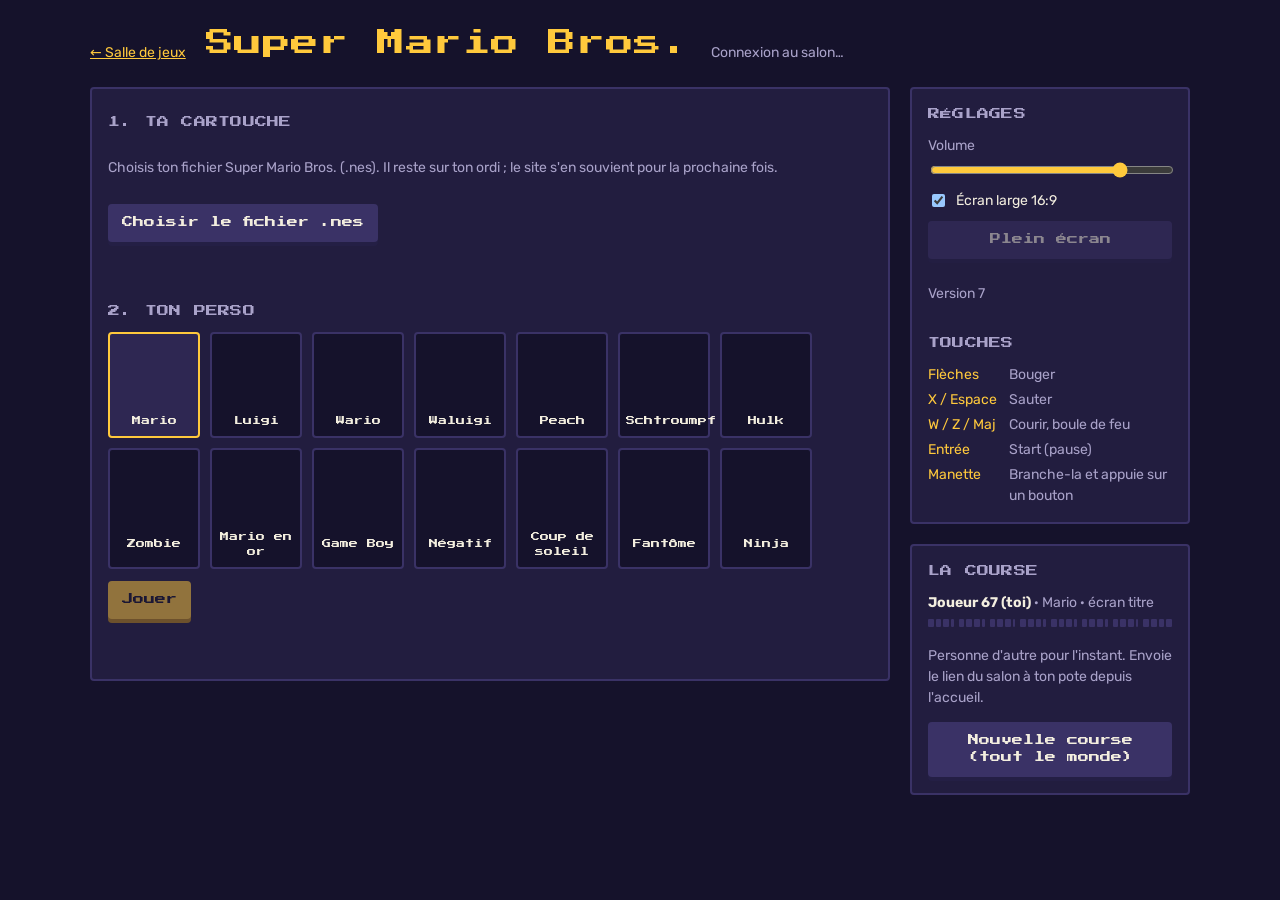
==== commit 479cda82: "SMB v7 : 10 nouveaux skins rigolos Peach, Schtroumpf, Hulk, Zombie, Mario en or, Game Boy, Négatif, " ====
--- a/jeux/smb/index.html
+++ b/jeux/smb/index.html
@@ -6,7 +6,7 @@
 <title>Super Mario Bros. · La Salle de Jeux</title>
 <link rel="preconnect" href="https://fonts.googleapis.com">
 <link rel="stylesheet" href="https://fonts.googleapis.com/css2?family=Press+Start+2P&family=Rubik:wght@400;500&display=swap">
-<link rel="stylesheet" href="../../commun/style.css?v=6">
+<link rel="stylesheet" href="../../commun/style.css?v=7">
 <style>
   .entete { display: flex; flex-wrap: wrap; gap: 8px 20px; align-items: baseline; }
   .entete a { font-size: 14px; }
@@ -77,7 +77,7 @@
         <label>Volume <input type="range" id="volume" min="0" max="100"></label>
         <label class="case"><input type="checkbox" id="large"> Écran large 16:9</label>
         <button class="secondaire" id="plein-ecran" type="button" disabled>Plein écran</button>
-        <p class="doux" id="vitesse">Version 6</p>
+        <p class="doux" id="vitesse">Version 7</p>
       </div>
       <h2>Touches</h2>
       <dl>
@@ -103,8 +103,8 @@
 <script src="../../vendor/mqtt.min.js"></script>
 <script type="module">
   // ?v= : GitHub Pages laisse les fichiers 10 min en cache ; changer le numéro force le rechargement après une mise à jour
-  import { PERSOS, lireRom, recolorer, tempsEnSecondes, passerEnPal, viesInfinies, lireEtat, cameraX, couleursDe, dessinerSprites, MARIO_DEBOUT } from "./jeu.js?v=6";
-  import { rejoindre, salon, pseudo } from "../../commun/salle.js?v=6";
+  import { PERSOS, lireRom, recolorer, tempsEnSecondes, passerEnPal, viesInfinies, lireEtat, cameraX, couleursDe, dessinerSprites, MARIO_DEBOUT } from "./jeu.js?v=7";
+  import { rejoindre, salon, pseudo } from "../../commun/salle.js?v=7";
 
   const $ = (id) => document.getElementById(id);
   const PALETTE = new jsnes.NES().ppu.palTable.curTable;
@@ -319,6 +319,12 @@
     const sec = String(s % 60).padStart(2, "0");
     return h ? `${h}:${String(min).padStart(2, "0")}:${sec}` : `${min}:${sec}`;
   };
+  // couleur de la piste : la tenue du perso, ou sa couleur la plus claire si la tenue est trop sombre (Ninja, Game Boy)
+  const clarte = (rgb) => rgb.match(/\d+/g).reduce((s, v) => s + Number(v), 0);
+  function couleurPiste(perso) {
+    const couleurs = couleursDe({ perso }, PALETTE);
+    return clarte(couleurs[0]) > 200 ? couleurs[0] : couleurs.reduce((a, b) => (clarte(b) > clarte(a) ? b : a));
+  }
   function ligneJoueur(j) {
     const li = document.createElement("li");
     const nom = document.createElement("strong");
@@ -331,7 +337,7 @@
     piste.className = "piste";
     piste.setAttribute("role", "img");
     piste.setAttribute("aria-label", `Progression : ${niveau}`);
-    piste.style.setProperty("--c", couleursDe({ perso: j.perso }, PALETTE)[0]);
+    piste.style.setProperty("--c", couleurPiste(j.perso));
     for (let i = 0; i < 32; i++) {
       const c = piste.appendChild(document.createElement("i"));
       if (j.fini !== null || (j.niveau !== null && i < j.niveau)) c.className = "fait";
@@ -346,7 +352,7 @@
   }
 
   // Compteur de vitesse visible : pour vérifier d'un coup d'œil que le jeu ne s'emballe pas
-  const VERSION = 6;
+  const VERSION = 7;
   let images = 0;
   setInterval(() => {
     if (nes) $("vitesse").textContent = `Version ${VERSION} · ${images} images/s (normal : ${rom.pal ? 50 : 60})`;
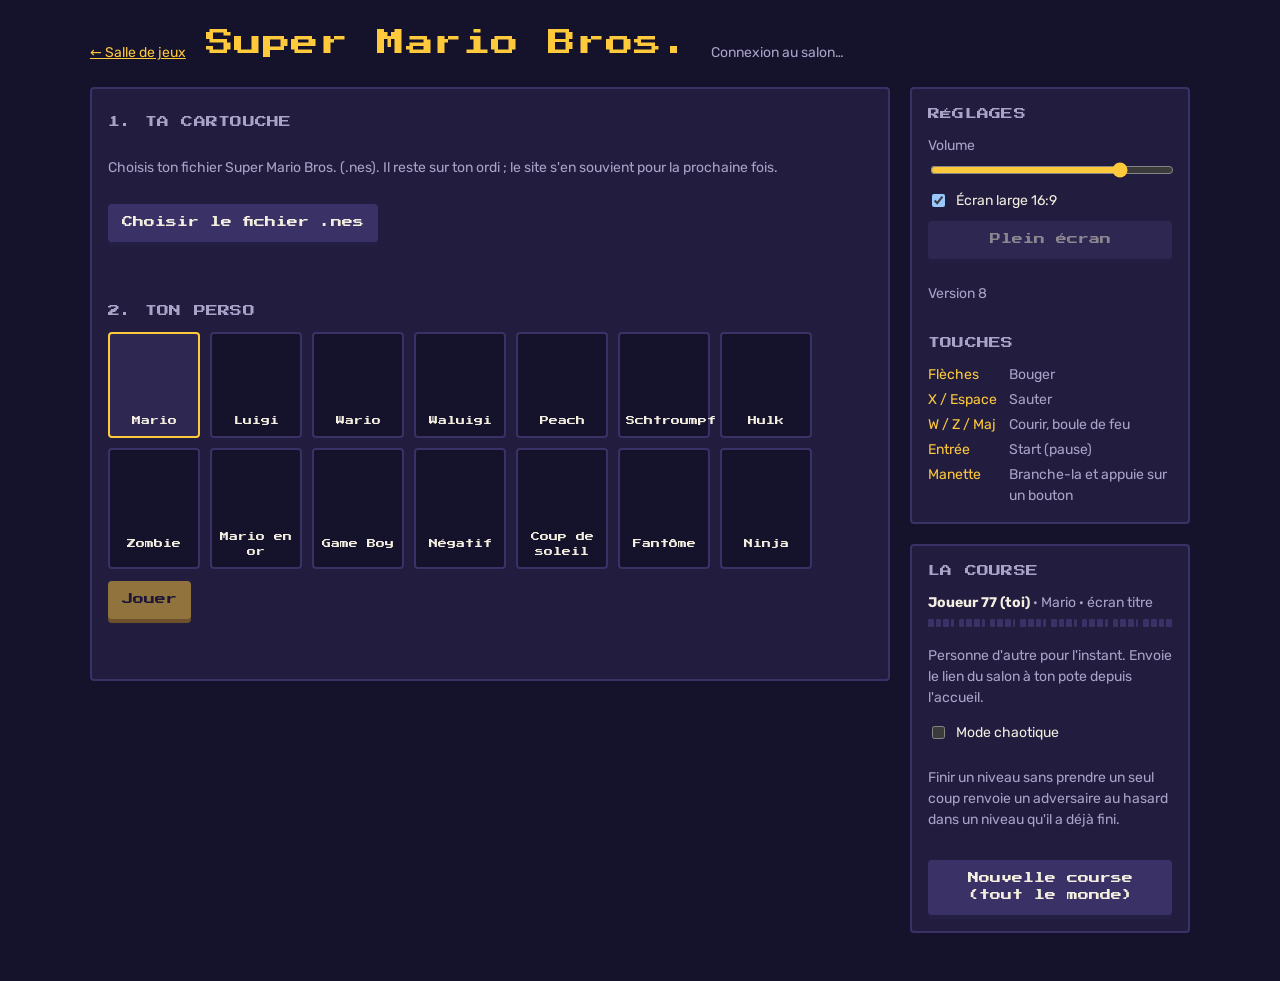
==== commit 0746aa81: "SMB v8 : mode chaotique Case à cocher (synchronisée pour tout le salon) : finir un niveau sans prend" ====
--- a/jeux/smb/index.html
+++ b/jeux/smb/index.html
@@ -6,13 +6,19 @@
 <title>Super Mario Bros. · La Salle de Jeux</title>
 <link rel="preconnect" href="https://fonts.googleapis.com">
 <link rel="stylesheet" href="https://fonts.googleapis.com/css2?family=Press+Start+2P&family=Rubik:wght@400;500&display=swap">
-<link rel="stylesheet" href="../../commun/style.css?v=7">
+<link rel="stylesheet" href="../../commun/style.css?v=8">
 <style>
   .entete { display: flex; flex-wrap: wrap; gap: 8px 20px; align-items: baseline; }
   .entete a { font-size: 14px; }
   .grille { display: grid; grid-template-columns: minmax(0, 1fr) 280px; gap: 20px; align-items: start; }
   @media (max-width: 820px) { .grille { grid-template-columns: minmax(0, 1fr); } }
-  .ecran { width: 100%; aspect-ratio: 256 / 240; background: #000; border: 2px solid var(--bord); border-radius: 4px; }
+  .ecran { position: relative; width: 100%; aspect-ratio: 256 / 240; background: #000; border: 2px solid var(--bord); border-radius: 4px; }
+  /* bandeau du mode chaotique, par-dessus le jeu */
+  .annonce {
+    position: absolute; top: 12%; left: 50%; transform: translateX(-50%); width: max-content; max-width: 90%;
+    padding: 10px 14px; background: rgb(0 0 0 / 0.8); color: var(--or); border: 2px solid var(--cerise); border-radius: 4px;
+    font: 11px/1.7 var(--pixel); text-align: center; pointer-events: none;
+  }
   .ecran.large { aspect-ratio: 16 / 9; }
   .ecran:fullscreen { aspect-ratio: auto; border: 0; border-radius: 0; }
   /* jsnes donne une taille fixe au canvas : on le laisse remplir l'écran (étiré en 16:9, proportions d'origine sinon) */
@@ -56,7 +62,7 @@
 
   <div class="grille">
     <div>
-      <div id="ecran" class="ecran" hidden></div>
+      <div id="ecran" class="ecran" hidden><div id="annonce" class="annonce" role="status" hidden></div></div>
       <section id="reglages" class="panneau">
         <h2>1. Ta cartouche</h2>
         <p class="doux">Choisis ton fichier Super Mario Bros. (.nes). Il reste sur ton ordi ; le site s'en souvient pour la prochaine fois.</p>
@@ -77,7 +83,7 @@
         <label>Volume <input type="range" id="volume" min="0" max="100"></label>
         <label class="case"><input type="checkbox" id="large"> Écran large 16:9</label>
         <button class="secondaire" id="plein-ecran" type="button" disabled>Plein écran</button>
-        <p class="doux" id="vitesse">Version 7</p>
+        <p class="doux" id="vitesse">Version 8</p>
       </div>
       <h2>Touches</h2>
       <dl>
@@ -93,6 +99,10 @@
       <ul id="joueurs"></ul>
       <p class="doux" id="seul">Personne d'autre pour l'instant. Envoie le lien du salon à ton pote depuis l'accueil.</p>
       <p class="doux" id="info-course" aria-live="polite"></p>
+      <div class="options">
+        <label class="case"><input type="checkbox" id="chaos"> Mode chaotique</label>
+        <p class="doux">Finir un niveau sans prendre un seul coup renvoie un adversaire au hasard dans un niveau qu'il a déjà fini.</p>
+      </div>
       <button class="secondaire" id="reset" type="button">Nouvelle course (tout le monde)</button>
     </section>
     </div>
@@ -103,8 +113,8 @@
 <script src="../../vendor/mqtt.min.js"></script>
 <script type="module">
   // ?v= : GitHub Pages laisse les fichiers 10 min en cache ; changer le numéro force le rechargement après une mise à jour
-  import { PERSOS, lireRom, recolorer, tempsEnSecondes, passerEnPal, viesInfinies, lireEtat, cameraX, couleursDe, dessinerSprites, MARIO_DEBOUT } from "./jeu.js?v=7";
-  import { rejoindre, salon, pseudo } from "../../commun/salle.js?v=7";
+  import { PERSOS, lireRom, recolorer, tempsEnSecondes, passerEnPal, viesInfinies, lireEtat, cameraX, couleursDe, dessinerSprites, MARIO_DEBOUT, teleporter } from "./jeu.js?v=8";
+  import { rejoindre, salon, pseudo } from "../../commun/salle.js?v=8";
 
   const $ = (id) => document.getElementById(id);
   const PALETTE = new jsnes.NES().ppu.palTable.curTable;
@@ -180,21 +190,89 @@
   let ram = null; // mémoire de la NES (change à chaque rechargement de la ROM)
 
   // --- La course : chrono et morts, du Start sur l'écran titre jusqu'à la hache du château 8-4 ---
-  const nouvelleCourse = () => ({ enCours: false, images: 0, morts: 0, fini: null, vies: 0, modeAvant: 0 });
+  const nouvelleCourse = () => ({
+    enCours: false, images: 0, morts: 0, fini: null, vies: 0, modeAvant: 0,
+    // mode chaotique : niveau en cours, sans coup pris jusqu'ici ?, taille de Mario, niveaux finis, renvoi en attente
+    niveau: null, parfait: true, statut: 0, termines: new Set(), tp: null,
+  });
   let course = nouvelleCourse();
   const ips = () => (rom?.pal ? 50.007 : 60.098);
+  const nomNiveau = (n) => `${(n >> 2) + 1}-${(n & 3) + 1}`;
   function suivreCourse() {
     const mode = ram[0x770]; // 0 écran titre, 1 en jeu, 2 victoire (hache touchée)
     // départ = Start sur l'écran titre (0 → 1) ; au démarrage de la console, la mémoire vaut n'importe quoi
     if (mode === 1 && course.modeAvant === 0 && course.fini === null) Object.assign(course, { enCours: true, images: 0, morts: 0 });
     if (course.enCours && course.fini === null) {
       course.images++;
-      if (mode === 1 && course.modeAvant === 1 && ram[0x75a] === course.vies - 1) course.morts++;
-      if (mode === 2 && ram[0x75f] === 7) course.fini = course.images / ips(); // hache du monde 8 = fin du jeu
-    }
+      if (mode === 1 && course.modeAvant === 1 && ram[0x75a] === course.vies - 1) {
+        course.morts++;
+        course.parfait = false;
+      }
+      if (mode === 2 && ram[0x75f] === 7) { // hache du monde 8 = fin du jeu
+        course.fini = course.images / ips();
+        finNiveau(31);
+      }
+    }
+    if (mode === 1 && course.modeAvant === 1) suivreChaos();
     course.modeAvant = mode;
     viesInfinies(ram);
     course.vies = ram[0x75a];
+  }
+
+  // --- Mode chaotique : un niveau fini sans prendre un coup renvoie un adversaire en arrière ---
+  function suivreChaos() {
+    const statut = ram[0x756]; // 0 petit, 1 grand, 2 fleur de feu
+    if (statut < course.statut) course.parfait = false; // rapetissé = coup pris (une mort le remet aussi à 0)
+    course.statut = statut;
+    const niveau = Math.min(31, ram[0x75f] * 4 + ram[0x75c]);
+    if (course.niveau !== null && niveau !== course.niveau) {
+      if (niveau > course.niveau) finNiveau(course.niveau); // en avant : drapeau, hache ou tuyau de raccourci
+      course.parfait = true; // nouveau niveau (ou renvoi en arrière) : on repart à zéro
+    }
+    course.niveau = niveau;
+    // un renvoi reçu attend que le joueur ait la main (pas en plein tuyau, drapeau ou pause)
+    if (course.tp !== null && ram[0x772] === 3 && ram[0x0e] === 8 && ram[0x776] === 0) {
+      teleporter(ram, rom, course.tp);
+      course.tp = null;
+    }
+  }
+  function finNiveau(n) {
+    course.termines.add(n);
+    if (!$("chaos").checked || !course.parfait) return;
+    const cibles = [...potes].filter(([, p]) => Date.now() - p.vu < 3000 && p.niveau !== null).map(([id]) => id);
+    if (!cibles.length) return annoncer(`Niveau ${nomNiveau(n)} parfait ! Mais personne à renvoyer.`);
+    const id = cibles[Math.floor(Math.random() * cibles.length)];
+    reseau.envoyer({ tp: id, niveau: n }, true);
+    annoncer(`Niveau ${nomNiveau(n)} parfait ! ${potes.get(id).pseudo} est renvoyé en arrière !`);
+  }
+  function subirChaos(m, par) {
+    const n = entier(m.niveau, 31);
+    const exploit = `${par} a fini le ${n === null ? "niveau" : nomNiveau(n)} sans un coup`;
+    if (m.tp !== reseau.id) return annoncer(`${exploit} : ${potes.get(m.tp)?.pseudo ?? "quelqu'un"} est renvoyé en arrière !`);
+    if (!$("chaos").checked || !nes || !rom.zones || course.niveau === null) return;
+    const choix = [...course.termines].filter((t) => t < course.niveau);
+    if (!choix.length) return annoncer(`${exploit}… mais tu n'as encore rien fini : tu t'en sors !`);
+    course.tp = choix[Math.floor(Math.random() * choix.length)];
+    annoncer(`${exploit} : retour au ${nomNiveau(course.tp)} pour toi !`);
+  }
+  function changerChaos(actif, par) {
+    if ($("chaos").checked === actif) return;
+    $("chaos").checked = actif;
+    annoncer(`${par} a ${actif ? "activé" : "désactivé"} le mode chaotique.`);
+  }
+  $("chaos").addEventListener("change", () => {
+    reseau.envoyer({ modeChaos: $("chaos").checked }, true);
+    annoncer(`Tu as ${$("chaos").checked ? "activé" : "désactivé"} le mode chaotique pour tout le monde.`);
+  });
+
+  // Message important : dans le panneau de la course et en bandeau sur le jeu pendant 5 s
+  let finAnnonce;
+  function annoncer(texte) {
+    $("info-course").textContent = texte;
+    $("annonce").textContent = texte;
+    $("annonce").hidden = false;
+    clearTimeout(finAnnonce);
+    finAnnonce = setTimeout(() => ($("annonce").hidden = true), 5000);
   }
   function infosCourse() {
     const enJeu = nes && (ram[0x770] === 1 || ram[0x770] === 2);
@@ -215,10 +293,14 @@
   let horloge = () => performance.now();
   const entier = (v, max) => (Number.isInteger(v) && v >= 0 && v <= max ? v : null);
   function recevoirMessage(m) {
-    if (m.reset === true) return recommencer(String(m.pseudo).slice(0, 16));
+    const nom = String(m.pseudo).slice(0, 16);
+    if (m.reset === true) return recommencer(nom);
+    if (typeof m.modeChaos === "boolean") return changerChaos(m.modeChaos, nom);
+    if (typeof m.tp === "string") return subirChaos(m, nom);
+    if (!potes.has(m.id) && $("chaos").checked) reseau.envoyer({ modeChaos: true }, true); // un nouveau venu se met au diapason
     const p = potes.get(m.id) ?? { tampon: [], gigue: 0 };
     Object.assign(p, {
-      pseudo: String(m.pseudo).slice(0, 16),
+      pseudo: nom,
       perso: m.perso,
       vu: Date.now(),
       niveau: entier(m.niveau, 31),
@@ -304,7 +386,7 @@
   function recommencer(par) {
     course = nouvelleCourse();
     if (nes) chargerRom();
-    $("info-course").textContent = `Nouvelle course lancée par ${par}.`;
+    annoncer(`Nouvelle course lancée par ${par}.`);
   }
   $("reset").addEventListener("click", () => {
     if (!confirm("Relancer une nouvelle course pour tout le salon ? Tout le monde repart de l'écran titre, chronos et morts à zéro.")) return;
@@ -352,7 +434,7 @@
   }
 
   // Compteur de vitesse visible : pour vérifier d'un coup d'œil que le jeu ne s'emballe pas
-  const VERSION = 7;
+  const VERSION = 8;
   let images = 0;
   setInterval(() => {
     if (nes) $("vitesse").textContent = `Version ${VERSION} · ${images} images/s (normal : ${rom.pal ? 50 : 60})`;
